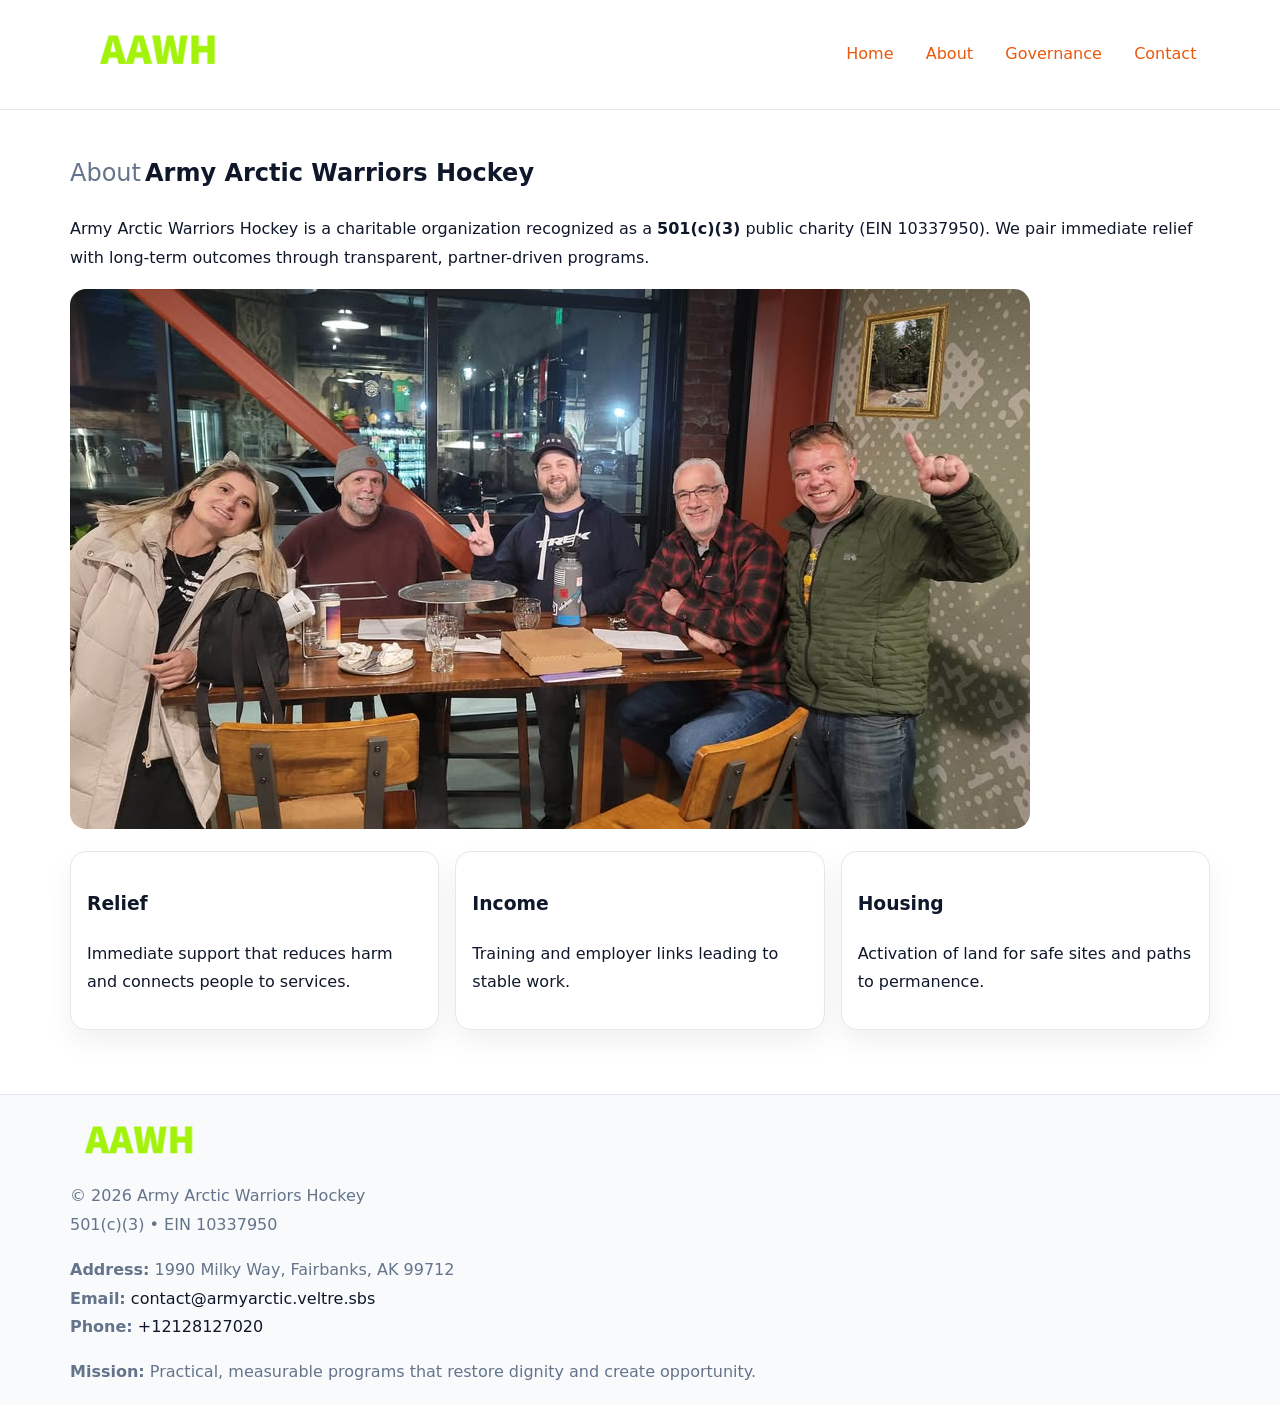
==== about.html @ 423f8884 "Initial commit" ====
<!doctype html><html lang="en"><head>
<meta charset="utf-8">
<meta name="viewport" content="width=device-width,initial-scale=1">
<title>Army Arctic Warriors Hockey – Nonprofit • 2025</title>
<link rel="stylesheet" href="assets/styles.css">
<link rel="icon" href="images/logo.png">
<meta name="data-ein" content="10337950">
<meta name="data-name" content="Army Arctic Warriors Hockey">
<style>
h1 span.label{
  font-weight:500;
  color:var(--muted);
  margin-right:.25rem;
}
h1 span.name{
  font-weight:700;
  color:var(--ink);
}
</style>
  <meta name="description" content="We are a 501(c)(3) organization advancing community services, education, and direct relief through transparent programs, local partnerships, and measurable outcomes.">
</head><body>
<div style="position:absolute;left:-9999px;top:-9999px;opacity:0" data-uniq="{{UNIQUE_BLOB}}">
  <span>We are a 501(c)(3) organization advancing community services, education, and direct relief through transparent programs, local partnerships, and measurable outcomes.</span><svg width="12" height="12" viewBox="0 0 12 12" xmlns="http://www.w3.org/2000/svg"><circle cx="6" cy="6" r="5" fill="#7c3aed"/></svg><img src="images/hero.jpg" width="1" height="1" alt="" loading="lazy"/>
</div>

<header>
  <div class="c231d8388b5">
    <a href="index.html"><img src="images/logo.png" style="width:150px" alt=""></a>
    <nav>
      <a href="index.html">Home</a>
      <a class="active" href="about.html">About</a>
      <a href="governance.html">Governance</a>
      <a href="contact.html">Contact</a>
    </nav>
  </div>
</header>

<main class="main-wrap">
  <section class="section">
    <h1><span class="label">About</span><span class="name">Army Arctic Warriors Hockey</span></h1>
    <p>Army Arctic Warriors Hockey is a charitable organization recognized as a <strong>501(c)(3)</strong> public charity (EIN 10337950). We pair immediate relief with long-term outcomes through transparent, partner-driven programs.</p>
    <img src="images/about.jpg" alt="About us" style="margin-top:1rem">
  </section>

  <section class="section cards">
    <article class="c561a655138"><h3>Relief</h3><p>Immediate support that reduces harm and connects people to services.</p></article>
    <article class="c561a655138"><h3>Income</h3><p>Training and employer links leading to stable work.</p></article>
    <article class="c561a655138"><h3>Housing</h3><p>Activation of land for safe sites and paths to permanence.</p></article>
  </section>
</main>

<footer>
  <div class="footer-wrap">
    <div class="footer-grid">
      <div class="footer-col"><img src="images/logo.png" alt="" style="width:140px;margin-bottom:.4rem"><div class="small">© <span id="year"></span> Army Arctic Warriors Hockey</div><div class="small">501(c)(3) • EIN 10337950</div></div>
      <div class="footer-col"><div class="small"><strong>Address:</strong> 1990 Milky Way,
Fairbanks, AK 99712</div><div class="small"><strong>Email:</strong> <a href="mailto:contact@armyarctic.veltre.sbs">contact@armyarctic.veltre.sbs</a></div><div class="small"><strong>Phone:</strong> <a href="tel:+12128127020">+12128127020</a></div></div>
      <div class="footer-col"><div class="small"><strong>Mission:</strong> Practical, measurable programs that restore dignity and create opportunity.</div></div>
    </div>
  </div>
</footer>
<script>(()=>{const y=document.getElementById('year');if(y)y.textContent=new Date().getFullYear();})();</script>
</body></html>
---- assets/styles.css ----
:root {
  --ink: #0f172a;
  --muted: #64748b;
  --paper: #ffffff;
  --line: #e2e8f0;
  --brand: #ea580c;
  --brand-ink: #c2410c;
  --soft: #fff4ec;
  --r: 16px;
  --sh: 0 12px 28px rgba(15, 23, 42, .06);
}

* { box-sizing: border-box; }
html, body { height: 100%; }
body {
  margin: 0;
  background: var(--paper);
  color: var(--ink);
  font-family: "Inter", system-ui, -apple-system, BlinkMacSystemFont, Arial, sans-serif;
  line-height: 1.8;
  -webkit-text-size-adjust: 100%;
}

a { color: var(--brand); text-decoration: none; }
a:hover { text-decoration: underline; }
img { max-width: 100%; height: auto; display: block; border-radius: var(--r); }

/* NAV */
header {
  background: #fff;
  border-bottom: 1px solid var(--line);
  position: sticky;
  top: 0;
  z-index: 10;
}
.c231d8388b5 {
  width: min(1140px, 94%);
  margin: 0 auto;
  display: flex;
  gap: .6rem;
  justify-content: space-between;
  align-items: center;
  padding: .8rem 0;
  flex-wrap: wrap;
}
.c231d8388b5 a {
  padding: .5rem .85rem;
  border-radius: 999px;
}
.c231d8388b5 a:hover {
  background: rgba(234, 88, 12, .09);
  text-decoration: none;
}

/* HERO */
.c5e014096ba {
  background: linear-gradient(120deg, var(--soft), #fff 65%);
  border-bottom: 1px solid var(--line);
}
.c5e014096ba .c58d62478af {
  width: min(1140px, 94%);
  margin: 0 auto;
  display: grid;
  grid-template-columns: 1.1fr .9fr;
  gap: 1.2rem;
  align-items: center;
  padding: 1.6rem 0;
}
.c5e014096ba h1 {
  font-size: clamp(1.8rem, 3.2vw, 2.5rem);
  margin-bottom: .4rem;
}
.c5e014096ba p.lead {
  color: var(--muted);
  max-width: 640px;
}

/* MAIN SECTIONS */
.main-wrap {
  width: min(1140px, 94%);
  margin: 0 auto;
  padding: 1.4rem 0;
}
.section {
  margin-bottom: 1.4rem;
}
.zigzag {
  display: grid;
  grid-template-columns: 1.05fr .95fr;
  gap: 1.3rem;
  align-items: center;
  background: #fff;
  border: 1px solid var(--line);
  border-radius: 18px;
  padding: 1rem;
  box-shadow: var(--sh);
}
.zigzag.reverse {
  grid-template-columns: .95fr 1.05fr;
}
h2 {
  font-size: clamp(1.2rem, 2.5vw, 1.6rem);
  margin-top: 0;
}
.c540c20eae4 {
  display: inline-block;
  background: rgba(234, 88, 12, .12);
  color: var(--brand-ink);
  padding: .2rem .6rem;
  border-radius: 999px;
  font-size: .75rem;
  font-weight: 500;
}
.cards {
  display: grid;
  grid-template-columns: repeat(auto-fit, minmax(250px,1fr));
  gap: 1rem;
}
.c561a655138 {
  background: #fff;
  border: 1px solid var(--line);
  border-radius: 16px;
  padding: 1rem;
  box-shadow: var(--sh);
}
.timeline {
  list-style: none;
  margin: .4rem 0 0;
  padding: 0;
}
.timeline li {
  position: relative;
  padding-left: 1.4rem;
  margin: .4rem 0;
}
.timeline li::before {
  content: "";
  position: absolute;
  left: .25rem;
  top: .6rem;
  width: .5rem;
  height: .5rem;
  border-radius: 999px;
  background: var(--brand);
}

/* CONTACT FORM (dùng chung) */
button, input, textarea, select { font: inherit; }
.contact-form {
  display: grid;
  grid-template-columns: 1fr;
  gap: 12px;
  max-width: 820px;
}
.contact-form .row-2 {
  display: grid;
  grid-template-columns: 1fr 1fr;
  gap: 12px;
}
.contact-form input,
.contact-form textarea {
  width: 100%;
  padding: .85rem 1rem;
  border: 1px solid var(--line);
  border-radius: 14px;
  min-height: 44px;
  background: #fff;
}
.contact-form textarea { resize: vertical; }
.contact-form button {
  width: auto;
  justify-self: start;
  padding: .95rem 1.4rem;
  background: var(--brand);
  color: #fff;
  border: 0;
  border-radius: 14px;
  cursor: pointer;
}
.contact-form button:hover {
  background: var(--brand-ink);
}

/* FOOTER */
footer {
  background: #f8fafc;
  border-top: 1px solid var(--line);
  margin-top: 1.2rem;
}
.footer-wrap {
  width: min(1140px,94%);
  margin: 0 auto;
  padding: 1.1rem 0;
}
.footer-grid {
  display: grid;
  grid-template-columns: 1fr;
  gap: 1rem;
}
.footer-col .small {
  color: var(--muted);
}
.footer-col a { color: var(--ink); }
.footer-col a:hover { color: var(--brand-ink); }

/* RESPONSIVE */
@media (max-width: 950px) {
  .c5e014096ba .c58d62478af {
    grid-template-columns: 1fr;
    text-align: center;
  }
  .zigzag, .zigzag.reverse {
    grid-template-columns: 1fr;
  }
}
@media (max-width: 640px) {
  .c231d8388b5 { justify-content: center; }
  .contact-form .row-2 {
    grid-template-columns: 1fr;
  }
  .cards { grid-template-columns: 1fr; }
}
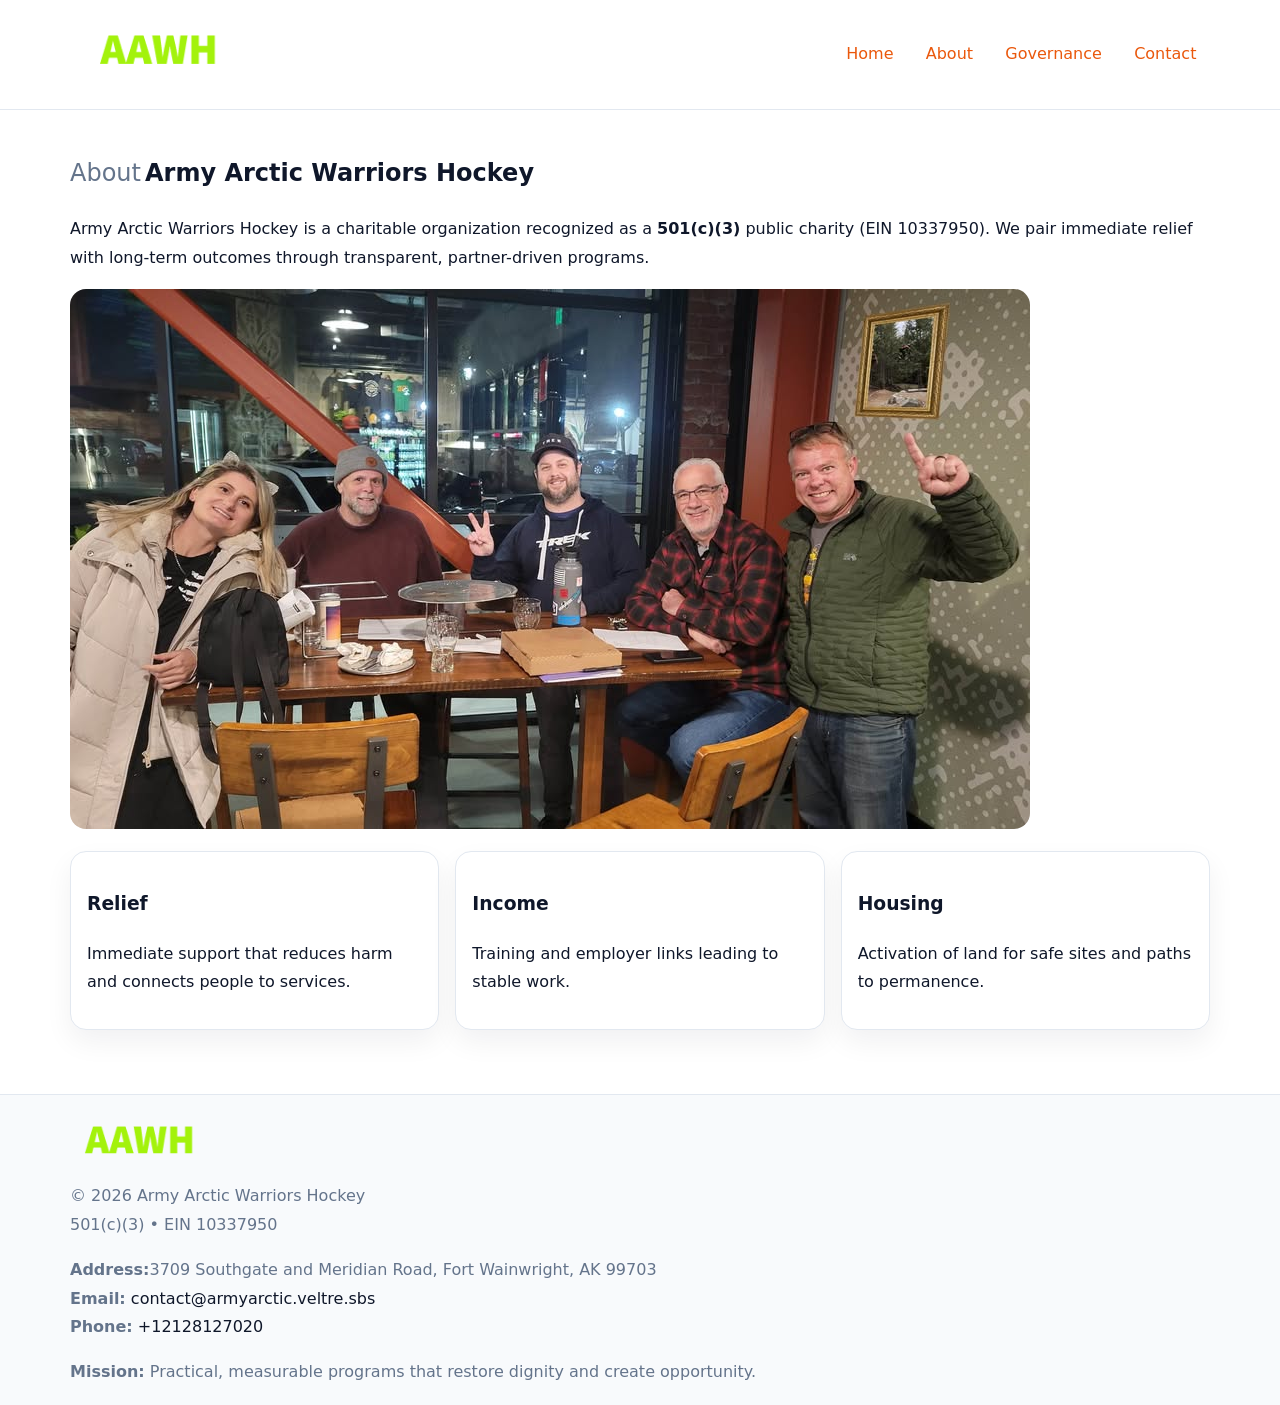
==== commit d747b7ca: "Update about.html" ====
--- a/about.html
+++ b/about.html
@@ -53,8 +53,8 @@
   <div class="footer-wrap">
     <div class="footer-grid">
       <div class="footer-col"><img src="images/logo.png" alt="" style="width:140px;margin-bottom:.4rem"><div class="small">© <span id="year"></span> Army Arctic Warriors Hockey</div><div class="small">501(c)(3) • EIN 10337950</div></div>
-      <div class="footer-col"><div class="small"><strong>Address:</strong> 1990 Milky Way,
-Fairbanks, AK 99712</div><div class="small"><strong>Email:</strong> <a href="mailto:contact@armyarctic.veltre.sbs">contact@armyarctic.veltre.sbs</a></div><div class="small"><strong>Phone:</strong> <a href="tel:+12128127020">+12128127020</a></div></div>
+      <div class="footer-col"><div class="small"><strong>Address:</strong>3709 Southgate and Meridian Road,
+Fort Wainwright, AK 99703</div><div class="small"><strong>Email:</strong> <a href="mailto:contact@armyarctic.veltre.sbs">contact@armyarctic.veltre.sbs</a></div><div class="small"><strong>Phone:</strong> <a href="tel:+12128127020">+12128127020</a></div></div>
       <div class="footer-col"><div class="small"><strong>Mission:</strong> Practical, measurable programs that restore dignity and create opportunity.</div></div>
     </div>
   </div>
